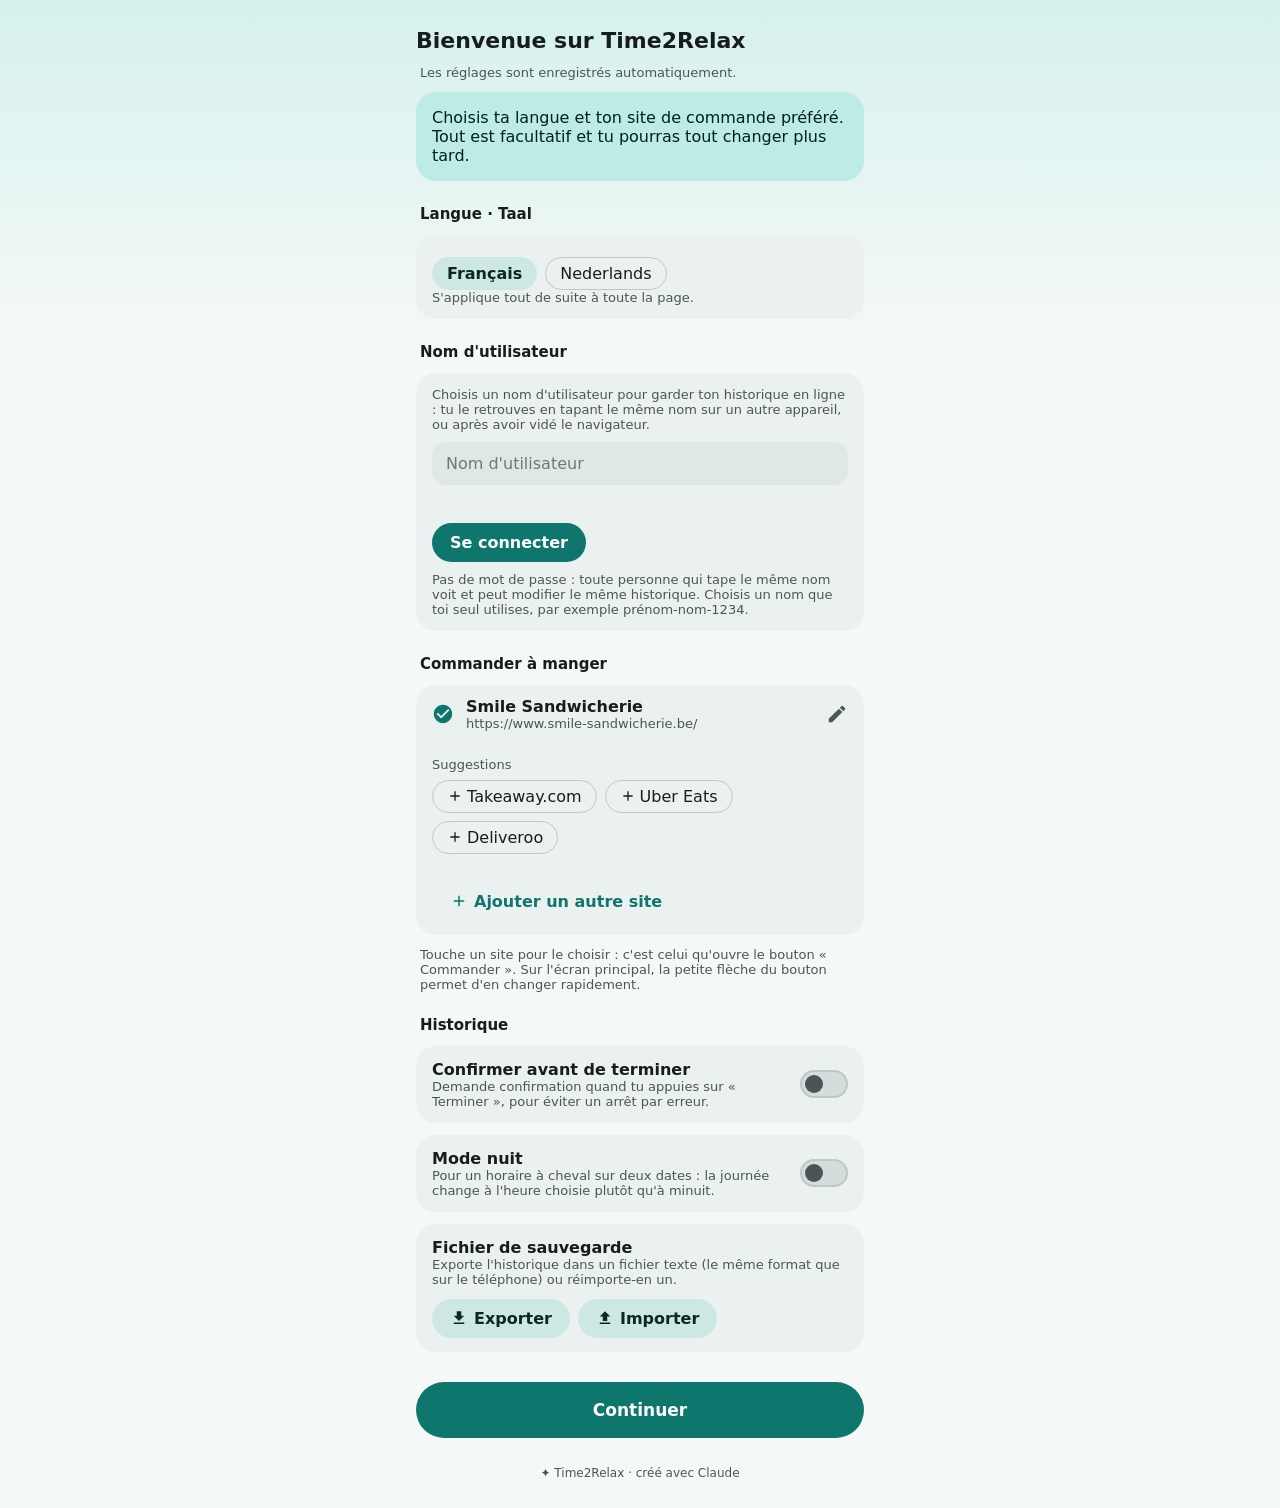
==== index.html @ 4fe3ec48 "Breaks prévus : icône calendrier, page de saisie et décompte grisé sur le cadran (sans alerte) - nou" ====
<!doctype html>
<html lang="fr">
<head>
  <meta charset="utf-8">
  <meta name="viewport" content="width=device-width, initial-scale=1, viewport-fit=cover">
  <meta name="color-scheme" content="light dark">
  <meta name="theme-color" content="#0F766E">
  <title>Time2Relax</title>
  <link rel="icon" type="image/png" href="icon-192.png">
  <link rel="apple-touch-icon" href="icon-192.png">
  <link rel="manifest" href="manifest.webmanifest">
  <link rel="stylesheet" href="style.css">
</head>
<body>
  <noscript>Time2Relax a besoin de JavaScript. / Time2Relax heeft JavaScript nodig.</noscript>
  <div id="app"></div>
  <div id="toast" role="status" aria-live="polite"></div>

  <script src="config.js"></script>
  <script src="i18n.js"></script>
  <script src="store.js"></script>
  <script src="sync.js"></script>
  <script src="timer.js"></script>
  <script src="plan.js"></script>
  <script src="ui.js"></script>
  <script src="main.js"></script>
</body>
</html>
---- style.css ----
:root {
  --bg: #F4F8F7;
  --surface: #FFFFFF;
  --low: #EAF1F0;
  --high: #DFE8E7;
  --highest: #D3DDDC;
  --primary: #0F766E;
  --on-primary: #FFFFFF;
  --primary-c: #BDEBE5;
  --on-primary-c: #00201D;
  --secondary-c: #CDE8E3;
  --on-secondary-c: #0B2724;
  --tertiary: #4A6A8A;
  --tertiary-c: #D3E4F7;
  --on-tertiary-c: #0A1D2E;
  --error: #BA1A1A;
  --on-error: #FFFFFF;
  --amber: #F59E0B;
  --text: #161D1C;
  --muted: #4A5655;
  --outline: #BEC9C6;
  color-scheme: light dark;
}

@media (prefers-color-scheme: dark) {
  :root {
    --bg: #0E1514;
    --surface: #131A19;
    --low: #1A2221;
    --high: #242D2C;
    --highest: #2F3837;
    --primary: #5CD6C8;
    --on-primary: #00201D;
    --primary-c: #00504A;
    --on-primary-c: #A0F2E8;
    --secondary-c: #304B47;
    --on-secondary-c: #CDE8E3;
    --tertiary: #A8C8E8;
    --tertiary-c: #2E4A66;
    --on-tertiary-c: #D3E4F7;
    --error: #FFB4AB;
    --on-error: #561E19;
    --amber: #FBBF24;
    --text: #DEE4E2;
    --muted: #A9B5B2;
    --outline: #3F4947;
  }
}

* { box-sizing: border-box; }
[hidden] { display: none !important; }

html { -webkit-text-size-adjust: 100%; }

body {
  margin: 0;
  min-height: 100vh;
  font-family: system-ui, -apple-system, "Segoe UI", Roboto, "Helvetica Neue", Arial, sans-serif;
  color: var(--text);
  background:
    linear-gradient(to bottom, color-mix(in srgb, var(--primary-c) 55%, transparent), transparent 340px),
    var(--bg);
  background-repeat: no-repeat;
}

button, input { font: inherit; color: inherit; }
button { cursor: pointer; }
h1, h2, p { margin: 0; }

.page {
  max-width: 480px;
  margin: 0 auto;
  padding: 14px 16px calc(28px + env(safe-area-inset-bottom));
  display: flex;
  flex-direction: column;
  gap: 12px;
}

.grow { flex: 1; min-width: 0; }
.strong { font-weight: 600; }
.block { display: block; }
.small { font-size: 13px; }
.muted { color: var(--muted); }
.ellipsis { white-space: nowrap; overflow: hidden; text-overflow: ellipsis; }
.ico { display: inline-flex; flex: none; line-height: 0; }

/* ---------- En-tête ---------- */
.top { display: flex; align-items: center; gap: 8px; }
.top h1 { font-size: 22px; font-weight: 700; }
.date { font-size: 22px; font-weight: 700; line-height: 1.2; }

.icon-btn {
  width: 42px; height: 42px; flex: none;
  display: inline-grid; place-items: center;
  border: 0; border-radius: 50%;
  background: var(--high); color: var(--text);
}
.icon-btn:hover { background: var(--highest); }
.icon-btn.accent { background: var(--primary); color: var(--on-primary); }
.icon-btn.accent:hover { background: var(--primary); filter: brightness(1.08); }
.icon-btn:focus-visible, .btn:focus-visible, .chip:focus-visible, .seg:focus-visible,
.start:focus-visible, .tile:focus-visible, .menu-item:focus-visible, .shop-main:focus-visible {
  outline: 3px solid var(--primary); outline-offset: 2px;
}
.top > .icon-btn:first-child:not(:last-child) { background: transparent; }

/* ---------- Carte du jour ---------- */
.today {
  display: flex; align-items: center;
  padding: 14px 16px;
  border-radius: 22px;
  color: var(--on-primary);
  background: linear-gradient(135deg, var(--primary), color-mix(in srgb, var(--primary) 40%, var(--tertiary)));
  box-shadow: 0 8px 18px color-mix(in srgb, var(--primary) 25%, transparent);
}
.stat { flex: 1; min-width: 0; display: flex; align-items: center; gap: 10px; }
.stat-ico {
  width: 34px; height: 34px; flex: none; display: grid; place-items: center;
  border-radius: 50%; background: color-mix(in srgb, var(--on-primary) 18%, transparent);
}
.stat-label { font-size: 12px; font-weight: 500; opacity: .88; white-space: nowrap; overflow: hidden; text-overflow: ellipsis; }
.stat-val { font-size: 22px; font-weight: 700; white-space: nowrap; }
.vsep { width: 1px; height: 38px; margin: 0 12px; background: color-mix(in srgb, var(--on-primary) 28%, transparent); }

/* ---------- Break / Lunch ---------- */
.segs { display: flex; padding: 4px; border-radius: 999px; background: var(--high); }
.segs.dim { opacity: .6; }
.seg {
  flex: 1; display: flex; align-items: center; justify-content: center; gap: 8px;
  padding: 11px 8px; border: 0; border-radius: 999px;
  background: transparent; color: var(--muted); font-weight: 600;
  transition: background .2s, color .2s;
}
.seg.on { background: var(--primary); color: var(--on-primary); }
.seg:disabled { cursor: default; }

/* ---------- Anneau ---------- */
.ring { position: relative; width: min(100%, 230px); aspect-ratio: 1; margin: 2px auto; }
.ring-svg { width: 100%; height: 100%; display: block; }
.ring-track { stroke: var(--highest); }
.ring-arc { stroke: var(--primary); }
.ring-arc.animate { transition: stroke-dashoffset .5s ease, stroke .3s; }
.plan-track { stroke: var(--highest); opacity: 0; }
.plan-arc { stroke: var(--outline); stroke: color-mix(in srgb, var(--muted) 50%, transparent); opacity: 0; }
.ring-wrap { display: flex; flex-direction: column; align-items: center; gap: 4px; }
.plan-line {
  display: flex; align-items: center; justify-content: center; gap: 6px; min-height: 22px;
  font-size: 14px; font-variant-numeric: tabular-nums; color: var(--muted); opacity: .9; text-align: center;
}
.plan-line[hidden] { display: none; }
.plan-line.due { color: var(--primary); opacity: 1; font-weight: 600; }
.plan-list { display: flex; flex-direction: column; }
.plan-row { display: grid; grid-template-columns: 1fr auto; align-items: center; gap: 8px 10px; padding: 10px 12px; }
.plan-row + .plan-row { border-top: 1px solid var(--outline); }
.time-in {
  font: inherit; font-size: 20px; font-weight: 600; font-variant-numeric: tabular-nums; color: var(--text);
  background: var(--surface); border: 1px solid var(--outline); border-radius: 12px; padding: 6px 10px;
  width: 100%; min-width: 0; grid-column: 1; grid-row: 1;
}
.plan-row .icon-btn { grid-column: 2; grid-row: 1; background: transparent; color: var(--muted); }
.plan-type { grid-column: 1 / -1; grid-row: 2; margin: 0; min-width: 0; }
.plan-type .seg.small { padding: 8px 10px; font-size: 14px; }
@media (min-width: 560px) {
  .plan-row { grid-template-columns: 11em 1fr auto; }
  .plan-row .icon-btn { grid-column: 3; }
  .plan-type { grid-column: 2; grid-row: 1; }
}
.plan-add { display: grid; grid-template-columns: 1fr 1fr; gap: 8px; }
.plan-empty { margin: 0; }
.ring-in {
  position: absolute; inset: 0;
  display: flex; flex-direction: column; align-items: center; justify-content: center; gap: 2px;
}
.ring-big { font-size: 46px; font-weight: 300; font-variant-numeric: tabular-nums; line-height: 1.1; }
.ring-cap { font-size: 13px; font-weight: 500; color: var(--muted); }

/* ---------- Cartes et options ---------- */
.options { min-height: 108px; display: flex; align-items: center; }
.options > * { width: 100%; }
.card { border-radius: 20px; background: var(--low); overflow: hidden; }
.card.pad, .pad { padding: 14px 16px; }
.card.info { display: flex; align-items: center; gap: 10px; padding: 14px 16px; font-weight: 600; }
.card.info .ico { color: var(--primary); }
.timer-opts .switch-row { padding: 10px 14px; }
.timer-opts .ico { color: var(--primary); }

.switch-row { display: flex; align-items: center; gap: 12px; cursor: pointer; }
.switch {
  appearance: none; -webkit-appearance: none; flex: none;
  width: 48px; height: 28px; margin: 0; position: relative;
  border-radius: 999px; background: var(--highest); border: 2px solid var(--outline);
  transition: background .2s, border-color .2s; cursor: pointer;
}
.switch::after {
  content: ""; position: absolute; top: 3px; left: 3px;
  width: 18px; height: 18px; border-radius: 50%; background: var(--muted);
  transition: transform .2s, background .2s;
}
.switch:checked { background: var(--primary); border-color: var(--primary); }
.switch:checked::after { transform: translateX(20px); background: var(--on-primary); }
.switch:focus-visible { outline: 3px solid var(--primary); outline-offset: 2px; }

.chips { display: flex; flex-wrap: wrap; gap: 8px; margin-top: 8px; }
.chips.scroll { flex-wrap: nowrap; overflow-x: auto; padding: 0 14px 12px; margin-top: 0; scrollbar-width: thin; }
.chip {
  display: inline-flex; align-items: center; gap: 4px; flex: none;
  padding: 6px 14px; border-radius: 999px;
  border: 1px solid var(--outline); background: transparent; color: var(--text);
}
.chip.on { background: var(--secondary-c); color: var(--on-secondary-c); border-color: transparent; font-weight: 600; }
.chip.static { cursor: default; }

/* ---------- Bouton principal ---------- */
.start {
  display: flex; align-items: center; justify-content: center; gap: 8px;
  width: 100%; height: 56px; border: 0; border-radius: 999px;
  background: var(--primary); color: var(--on-primary);
  font-size: 17px; font-weight: 600;
}
.start.stop { background: var(--error); color: var(--on-error); }
.start.big { margin-top: 18px; }
.start:hover { filter: brightness(1.06); }

/* ---------- Raccourcis ---------- */
.tile-wrap { position: relative; display: flex; }
.tile {
  flex: 1; display: flex; align-items: center; justify-content: center; gap: 14px;
  padding: 14px 56px; border-radius: 22px; min-width: 0;
  background: var(--high); color: var(--text); text-decoration: none;
}
.tile .ico { color: var(--primary); }
.tile:hover { filter: brightness(.97); }
.tile-txt { display: flex; flex-direction: column; min-width: 0; text-align: left; }
.tile-label { font-size: 16px; font-weight: 700; }
.tile-cap { font-size: 13px; opacity: .72; white-space: nowrap; overflow: hidden; text-overflow: ellipsis; }
.tile-pick {
  position: absolute; top: 50%; right: 10px; transform: translateY(-50%); width: 36px; height: 36px;
  display: grid; place-items: center; border: 0; border-radius: 50%;
  background: color-mix(in srgb, var(--surface) 70%, transparent); color: var(--text);
}

/* ---------- Historique ---------- */
.menu-wrap { position: relative; }
.menu {
  position: absolute; right: 0; top: 46px; z-index: 20; min-width: 250px;
  padding: 6px; border-radius: 16px; background: var(--surface);
  box-shadow: 0 8px 28px rgba(0, 0, 0, .28); border: 1px solid var(--outline);
}
.menu hr { border: 0; border-top: 1px solid var(--outline); margin: 6px 0; }
.menu-item {
  display: flex; align-items: center; gap: 12px; width: 100%;
  padding: 11px 12px; border: 0; border-radius: 10px; background: transparent; text-align: left;
}
.menu-item:hover { background: var(--low); }

.day-head { display: flex; align-items: center; gap: 6px; padding: 14px 4px 8px; }
.day-name { font-size: 16px; font-weight: 700; }
.chip-total { display: inline-flex; align-items: center; gap: 5px; padding: 4px 10px; border-radius: 999px; font-size: 13px; font-weight: 600; }
.chip-total.brk { background: var(--primary-c); color: var(--on-primary-c); }
.chip-total.lun { background: var(--tertiary-c); color: var(--on-tertiary-c); }
.entry {
  display: flex; align-items: center; gap: 12px;
  margin-bottom: 8px; padding: 6px 4px 6px 14px; border-radius: 20px; background: var(--low);
}
.avatar { width: 40px; height: 40px; flex: none; display: grid; place-items: center; border-radius: 50%; }
.avatar.brk { background: var(--primary-c); color: var(--on-primary-c); }
.avatar.lun { background: var(--tertiary-c); color: var(--on-tertiary-c); }
.dur { font-size: 16px; font-weight: 600; font-variant-numeric: tabular-nums; }
.entry .icon-btn { background: transparent; color: var(--muted); }
.empty { display: flex; flex-direction: column; align-items: center; gap: 12px; padding: 64px 0; color: var(--muted); }

/* ---------- Réglages ---------- */
.sec-title { font-size: 15px; font-weight: 700; padding: 12px 4px 0; }
.note { padding: 0 4px; }
.banner { padding: 16px; border-radius: 20px; background: var(--primary-c); color: var(--on-primary-c); }
.stack { display: flex; flex-direction: column; gap: 12px; }
.field {
  width: 100%; padding: 14px 4px; border: 0; background: transparent; outline: none;
}
.card .field, .dlg-fields .field { background: var(--high); border-radius: 14px; padding: 12px 14px; }
.row { display: flex; flex-wrap: wrap; gap: 8px; margin-top: 12px; }
.acct-form { display: flex; flex-direction: column; gap: 10px; }
.acct-form .row { margin-top: 2px; }
.acct-line { display: flex; align-items: center; gap: 8px; }
.acct-line .ico { color: var(--primary); }
.acct-msg { min-height: 1.2em; }

.shop-row { display: flex; align-items: center; gap: 2px; padding: 2px 6px 2px 0; }
.shop-main {
  flex: 1; min-width: 0; display: flex; align-items: center; gap: 12px;
  padding: 10px 8px 10px 16px; border: 0; border-radius: 12px; background: transparent; text-align: left;
}
.shop-main .ico { color: var(--primary); }
.shop-txt { min-width: 0; flex: 1; }
.shop-row .icon-btn { background: transparent; color: var(--muted); }

.btn {
  display: inline-flex; align-items: center; justify-content: center; gap: 6px;
  padding: 10px 18px; border-radius: 999px; border: 0; font-weight: 600;
}
.btn.text { background: transparent; color: var(--primary); }
.btn.text:hover { background: var(--low); }
.btn.tonal { background: var(--secondary-c); color: var(--on-secondary-c); }
.btn.filled { background: var(--primary); color: var(--on-primary); }
.btn.filled.danger { background: var(--error); color: var(--on-error); }
.btn.danger-outline { background: transparent; color: var(--error); border: 1px solid color-mix(in srgb, var(--error) 55%, transparent); }
.btn.wide { width: 100%; min-height: 52px; }
.btn:disabled { opacity: .55; cursor: default; }
.footer { text-align: center; font-size: 12px; color: var(--muted); padding-top: 16px; }

/* ---------- Boîtes de dialogue et message ---------- */
.dlg {
  width: min(92vw, 420px); padding: 24px; border: 0; border-radius: 28px;
  background: var(--surface); color: var(--text);
}
.dlg::backdrop { background: rgba(0, 0, 0, .5); }
.dlg > .ico { color: var(--muted); margin-bottom: 8px; }
.dlg h2 { font-size: 21px; font-weight: 600; margin-bottom: 12px; text-wrap: balance; }
.dlg-body { white-space: pre-line; color: var(--muted); line-height: 1.45; }
.dlg-fields { display: flex; flex-direction: column; gap: 12px; }
.fld-pair { display: grid; grid-template-columns: 1.3fr 1fr; gap: 10px; }
.fld { display: flex; flex-direction: column; gap: 4px; min-width: 0; }
.fld-label { font-size: 12px; font-weight: 600; color: var(--muted); padding-left: 4px; }
.dlg-fields input[type="date"], .dlg-fields input[type="time"] { min-width: 0; font: inherit; color: inherit; color-scheme: light dark; }
.dur-row { display: flex; align-items: center; gap: 8px; }
.dur-row .field.num { width: 5.5em; text-align: right; }
.unit { color: var(--muted); font-size: 14px; margin-right: 6px; }
.dlg-error { color: var(--error); font-weight: 600; }
.dlg-actions { display: flex; justify-content: flex-end; gap: 8px; margin-top: 22px; }
.pick-list { display: flex; flex-direction: column; }
.pick-item {
  display: flex; align-items: center; gap: 12px; padding: 12px 8px; border: 0;
  border-radius: 12px; background: transparent; text-align: left;
}
.pick-item:hover { background: var(--low); }
.pick-item .ico { color: var(--primary); }

#toast {
  position: fixed; left: 50%; bottom: calc(20px + env(safe-area-inset-bottom)); z-index: 50;
  transform: translate(-50%, 24px); opacity: 0; pointer-events: none;
  display: flex; align-items: center; gap: 14px;
  width: max-content; max-width: min(92vw, 440px); padding: 12px 16px; border-radius: 14px;
  background: var(--text); color: var(--bg); box-shadow: 0 6px 20px rgba(0, 0, 0, .3);
  transition: opacity .2s, transform .2s;
}
#toast.show { opacity: 1; transform: translate(-50%, 0); pointer-events: auto; }
.toast-action { border: 0; background: transparent; color: var(--primary-c); font-weight: 700; padding: 4px 6px; flex: none; text-align: right; }

@media (prefers-reduced-motion: reduce) {
  * { transition: none !important; }
}
@media (prefers-color-scheme: dark) {
  .toast-action { color: var(--primary); }
}
@media (min-width: 700px) {
  .page { padding-top: 28px; }
}
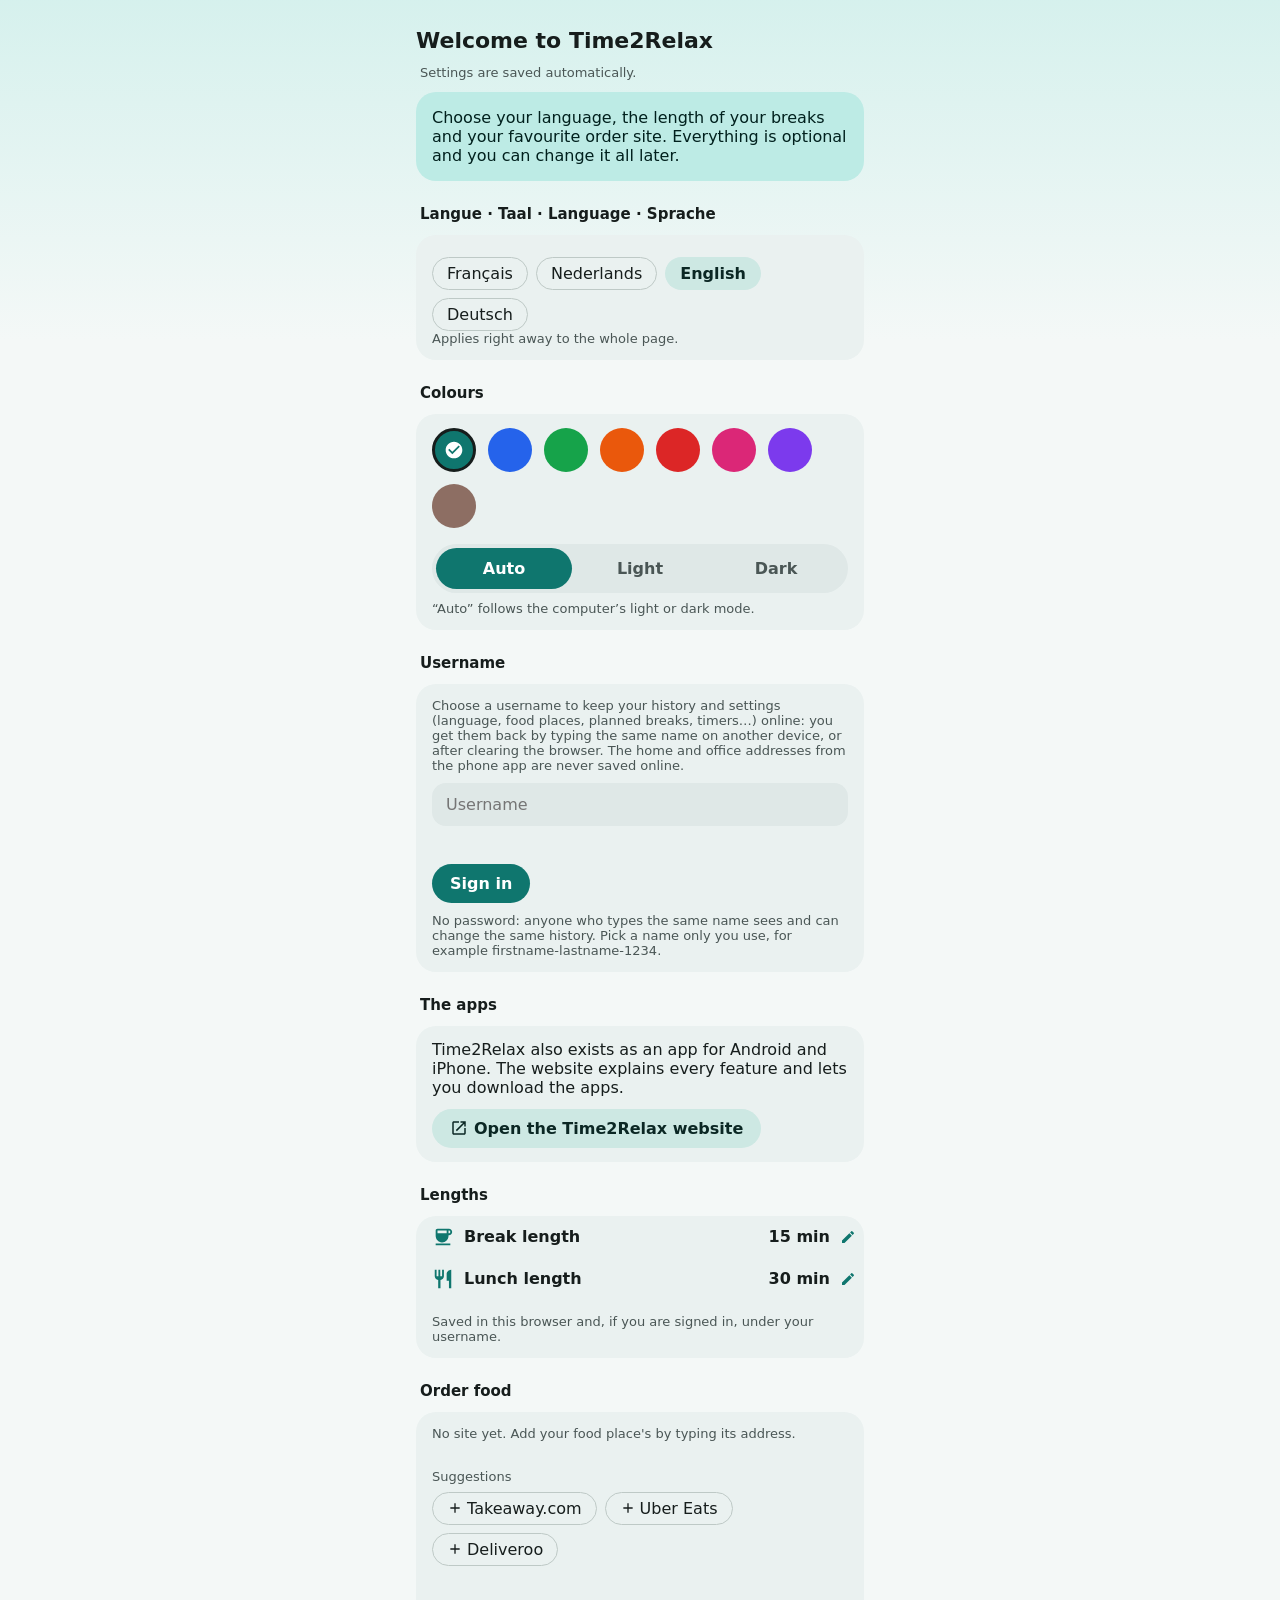
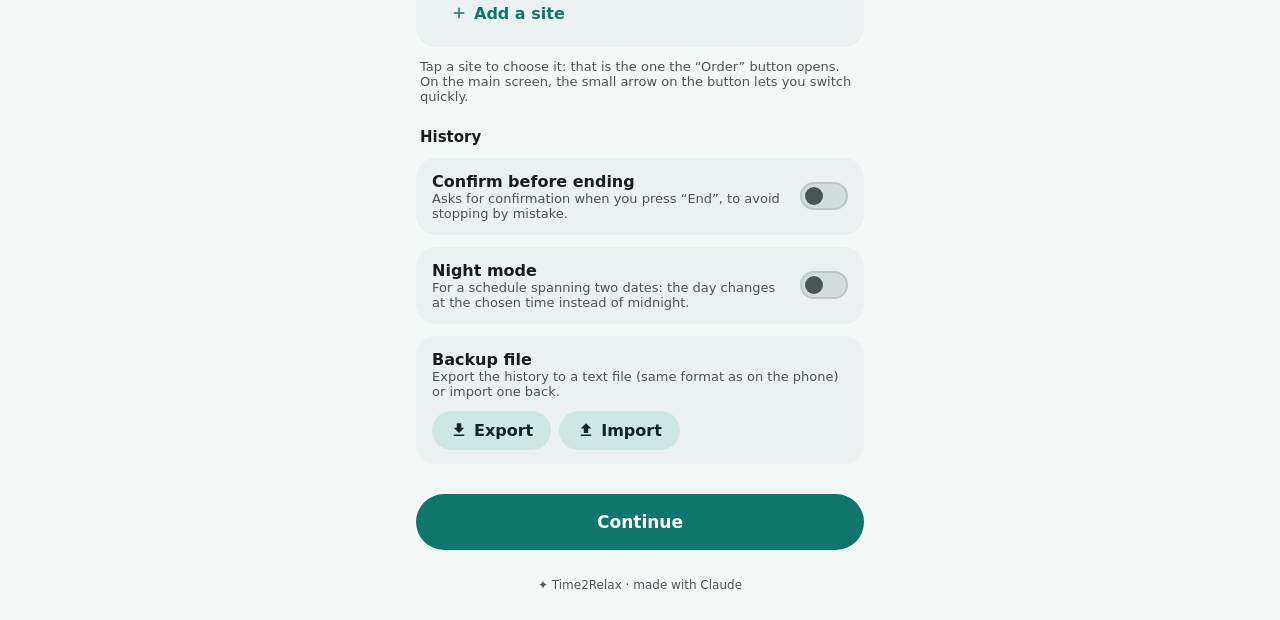
==== commit bcc99b98: "Couleurs au choix (8 pastilles) et mode Auto / Clair / Sombre, retenus sous le nom d'utilisateur Co-" ====
--- a/index.html
+++ b/index.html
@@ -19,6 +19,7 @@
   <script src="config.js"></script>
   <script src="i18n.js"></script>
   <script src="store.js"></script>
+  <script src="theme.js"></script>
   <script src="sync.js"></script>
   <script src="timer.js"></script>
   <script src="plan.js"></script>
--- a/style.css
+++ b/style.css
@@ -150,6 +150,9 @@
 .plan-line[hidden] { display: none; }
 .plan-line.due { color: var(--primary); opacity: 1; font-weight: 600; }
 .plan-list { display: flex; flex-direction: column; }
+.plan-days { margin-top: 0; padding-top: 0; }
+.plan-hint { display: flex; align-items: flex-start; gap: 6px; margin: 10px 0 0; padding: 0 4px; color: var(--primary); }
+.plan-hint .icon { flex: none; }
 .plan-row { display: grid; grid-template-columns: 1fr auto; align-items: center; gap: 8px 10px; padding: 10px 12px; }
 .plan-row + .plan-row { border-top: 1px solid var(--outline); }
 .time-in {
@@ -183,6 +186,9 @@
 .card.info .ico { color: var(--primary); }
 .timer-opts .switch-row { padding: 10px 14px; }
 .timer-opts .ico { color: var(--primary); }
+.timer-note { display: flex; align-items: flex-start; gap: 8px; padding: 0 16px 12px; }
+.timer-note .ico { flex: none; margin-top: 1px; }
+.timer-note a { color: var(--primary); font-weight: 600; white-space: nowrap; }
 
 .switch-row { display: flex; align-items: center; gap: 12px; cursor: pointer; }
 .switch {
@@ -301,6 +307,8 @@
 .btn.text { background: transparent; color: var(--primary); }
 .btn.text:hover { background: var(--low); }
 .btn.tonal { background: var(--secondary-c); color: var(--on-secondary-c); }
+a.btn { text-decoration: none; }
+.card.pad > p + a.btn { margin-top: 12px; }
 .btn.filled { background: var(--primary); color: var(--on-primary); }
 .btn.filled.danger { background: var(--error); color: var(--on-error); }
 .btn.danger-outline { background: transparent; color: var(--error); border: 1px solid color-mix(in srgb, var(--error) 55%, transparent); }
@@ -355,3 +363,36 @@
 @media (min-width: 700px) {
   .page { padding-top: 28px; }
 }
+
+/* Durée choisie (pastille cliquable) et boîte de minutes */
+.dur-chip { display: inline-flex; align-items: center; gap: 4px; cursor: pointer; }
+.min-row { display: flex; align-items: center; justify-content: center; gap: 14px; margin: 8px 0 12px; }
+.min-row .icon-btn { background: var(--secondary-c); color: var(--on-secondary-c); border-radius: 50%; width: 44px; height: 44px; font-size: 22px; font-weight: 700; }
+.min-row .icon-btn:disabled { opacity: .35; }
+.min-value { min-width: 6.5em; text-align: center; font-size: 26px; font-weight: 700; font-variant-numeric: tabular-nums; }
+.chips.center { justify-content: center; }
+.dur-row-btn, .lead-row { display: flex; align-items: center; gap: 10px; width: 100%; text-align: left; }
+.lead-row:disabled { opacity: .45; cursor: default; }
+
+/* Planning : lignes en lecture seule, édition dans une fenêtre à part */
+.plan-item { display: flex; align-items: center; gap: 14px; width: 100%; padding: 10px 14px; background: none; border: 0; color: inherit; font: inherit; text-align: left; cursor: pointer; }
+.plan-item + .plan-item { border-top: 1px solid var(--outline); }
+.plan-item:hover { background: var(--high); }
+.plan-item > .ic:last-child, .plan-item > span:last-child { color: var(--muted); }
+.plan-item-txt { flex: 1; }
+.plan-time { display: block; font-size: 22px; font-weight: 600; font-variant-numeric: tabular-nums; }
+.plan-badge { display: inline-flex; align-items: center; justify-content: center; width: 40px; height: 40px; border-radius: 50%; background: var(--primary-c); color: var(--on-primary-c); }
+.plan-badge.lun { background: var(--tertiary-c); color: var(--on-tertiary-c); }
+.time-big { font-size: 26px; font-weight: 600; text-align: center; font-variant-numeric: tabular-nums; }
+.danger-text { color: var(--error); }
+.dlg-actions.wrap { flex-wrap: wrap; gap: 4px; }
+.dlg-actions.wrap .danger-text { margin-right: auto; padding-left: 4px; padding-right: 8px; }
+button.tile { border: 0; font: inherit; cursor: pointer; }
+
+/* Couleurs au choix */
+.swatches { display: flex; flex-wrap: wrap; gap: 12px; margin-bottom: 16px; }
+.swatch { width: 44px; height: 44px; border-radius: 50%; border: 3px solid transparent; cursor: pointer; display: inline-flex; align-items: center; justify-content: center; color: #fff; padding: 0; }
+.swatch.on { border-color: var(--text); }
+.swatch:focus-visible { outline: 3px solid var(--primary); outline-offset: 2px; }
+.theme-modes { margin-bottom: 8px; }
+.theme-modes .seg { flex: 1; justify-content: center; }
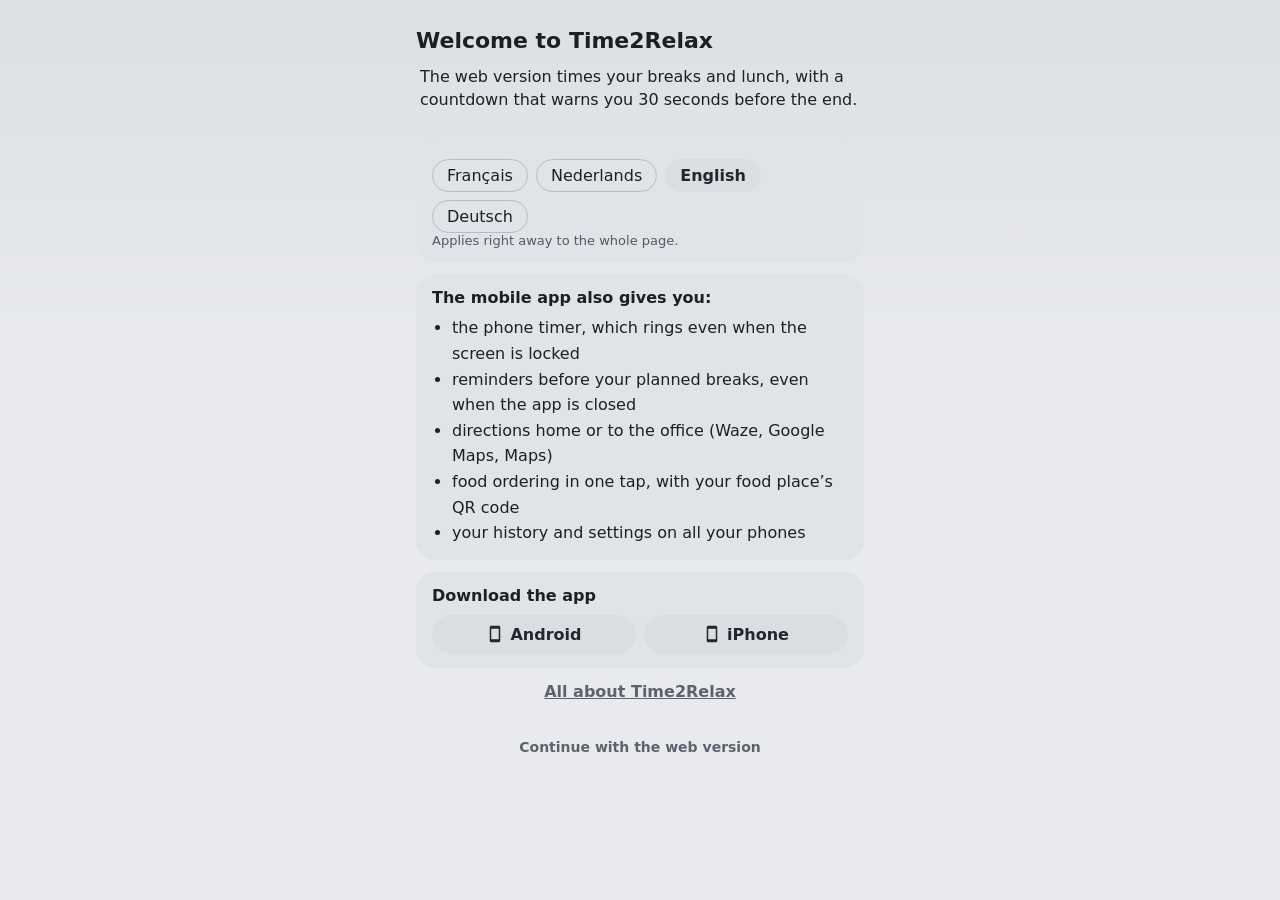
==== commit 573235be: "Site : une seule apparence gris clair (plus de réglage de couleur ni de mode, plus de chakras) ; dur" ====
--- a/index.html
+++ b/index.html
@@ -3,8 +3,8 @@
 <head>
   <meta charset="utf-8">
   <meta name="viewport" content="width=device-width, initial-scale=1, viewport-fit=cover">
-  <meta name="color-scheme" content="light dark">
-  <meta name="theme-color" content="#0F766E">
+  <meta name="color-scheme" content="light">
+  <meta name="theme-color" content="#E8EAED">
   <title>Time2Relax</title>
   <link rel="icon" type="image/png" href="icon-192.png">
   <link rel="apple-touch-icon" href="icon-192.png">
--- a/style.css
+++ b/style.css
@@ -1,50 +1,25 @@
 :root {
-  --bg: #F4F8F7;
-  --surface: #FFFFFF;
-  --low: #EAF1F0;
-  --high: #DFE8E7;
-  --highest: #D3DDDC;
-  --primary: #0F766E;
+  --bg: #E8EAED;
+  --surface: #F6F7F8;
+  --low: #E0E3E7;
+  --high: #D5D9DE;
+  --highest: #CACFD5;
+  --primary: #5B636D;
   --on-primary: #FFFFFF;
-  --primary-c: #BDEBE5;
-  --on-primary-c: #00201D;
-  --secondary-c: #CDE8E3;
-  --on-secondary-c: #0B2724;
+  --primary-c: #D2D6DB;
+  --on-primary-c: #1E2329;
+  --secondary-c: #DADDE1;
+  --on-secondary-c: #22272D;
   --tertiary: #4A6A8A;
   --tertiary-c: #D3E4F7;
   --on-tertiary-c: #0A1D2E;
   --error: #BA1A1A;
   --on-error: #FFFFFF;
   --amber: #F59E0B;
-  --text: #161D1C;
-  --muted: #4A5655;
-  --outline: #BEC9C6;
-  color-scheme: light dark;
-}
-
-@media (prefers-color-scheme: dark) {
-  :root {
-    --bg: #0E1514;
-    --surface: #131A19;
-    --low: #1A2221;
-    --high: #242D2C;
-    --highest: #2F3837;
-    --primary: #5CD6C8;
-    --on-primary: #00201D;
-    --primary-c: #00504A;
-    --on-primary-c: #A0F2E8;
-    --secondary-c: #304B47;
-    --on-secondary-c: #CDE8E3;
-    --tertiary: #A8C8E8;
-    --tertiary-c: #2E4A66;
-    --on-tertiary-c: #D3E4F7;
-    --error: #FFB4AB;
-    --on-error: #561E19;
-    --amber: #FBBF24;
-    --text: #DEE4E2;
-    --muted: #A9B5B2;
-    --outline: #3F4947;
-  }
+  --text: #1C2024;
+  --muted: #535A62;
+  --outline: #B7BCC3;
+  color-scheme: light;
 }
 
 * { box-sizing: border-box; }
@@ -119,7 +94,7 @@
   border-radius: 50%; background: color-mix(in srgb, var(--on-primary) 18%, transparent);
 }
 .stat-label { font-size: 12px; font-weight: 500; opacity: .88; white-space: nowrap; overflow: hidden; text-overflow: ellipsis; }
-.stat-val { font-size: 22px; font-weight: 700; white-space: nowrap; }
+.stat-val { font-size: clamp(16px, 5.2vw, 22px); font-weight: 700; white-space: nowrap; overflow: hidden; text-overflow: ellipsis; }
 .vsep { width: 1px; height: 38px; margin: 0 12px; background: color-mix(in srgb, var(--on-primary) 28%, transparent); }
 
 /* ---------- Break / Lunch ---------- */
@@ -329,7 +304,7 @@
 .fld-pair { display: grid; grid-template-columns: 1.3fr 1fr; gap: 10px; }
 .fld { display: flex; flex-direction: column; gap: 4px; min-width: 0; }
 .fld-label { font-size: 12px; font-weight: 600; color: var(--muted); padding-left: 4px; }
-.dlg-fields input[type="date"], .dlg-fields input[type="time"] { min-width: 0; font: inherit; color: inherit; color-scheme: light dark; }
+.dlg-fields input[type="date"], .dlg-fields input[type="time"] { min-width: 0; font: inherit; color: inherit; color-scheme: light; }
 .dur-row { display: flex; align-items: center; gap: 8px; }
 .dur-row .field.num { width: 5.5em; text-align: right; }
 .unit { color: var(--muted); font-size: 14px; margin-right: 6px; }
@@ -356,9 +331,6 @@
 
 @media (prefers-reduced-motion: reduce) {
   * { transition: none !important; }
-}
-@media (prefers-color-scheme: dark) {
-  .toast-action { color: var(--primary); }
 }
 @media (min-width: 700px) {
   .page { padding-top: 28px; }
@@ -396,3 +368,20 @@
 .swatch:focus-visible { outline: 3px solid var(--primary); outline-offset: 2px; }
 .theme-modes { margin-bottom: 8px; }
 .theme-modes .seg { flex: 1; justify-content: center; }
+.plan-badge.oth { background: var(--secondary-c); color: var(--on-secondary-c); }
+.note.center { text-align: center; margin-top: 14px; }
+.plan-add { flex-wrap: wrap; }
+.card.pad > p + p { margin-top: 10px; }
+
+/* Page d'accueil (première visite), liens vers les applis, réglages en bas de l'accueil */
+.welcome > p { margin: 0 4px 14px; line-height: 1.45; }
+.feature-list { margin: 8px 0 0; padding-left: 20px; line-height: 1.6; }
+.store-links { display: flex; gap: 8px; flex-wrap: wrap; margin-top: 10px; }
+.store-links .btn { flex: 1; justify-content: center; }
+.app-strip { margin-top: 14px; }
+.app-strip p { margin: 0; text-align: center; }
+.center { text-align: center; }
+.small-btn { font-size: 14px; }
+.settings-sec { margin-top: 36px; padding-top: 8px; border-top: 1px solid var(--outline); }
+.sec-title.big { font-size: 22px; }
+.welcome a, .app-strip a:not(.btn) { color: var(--primary); font-weight: 600; }
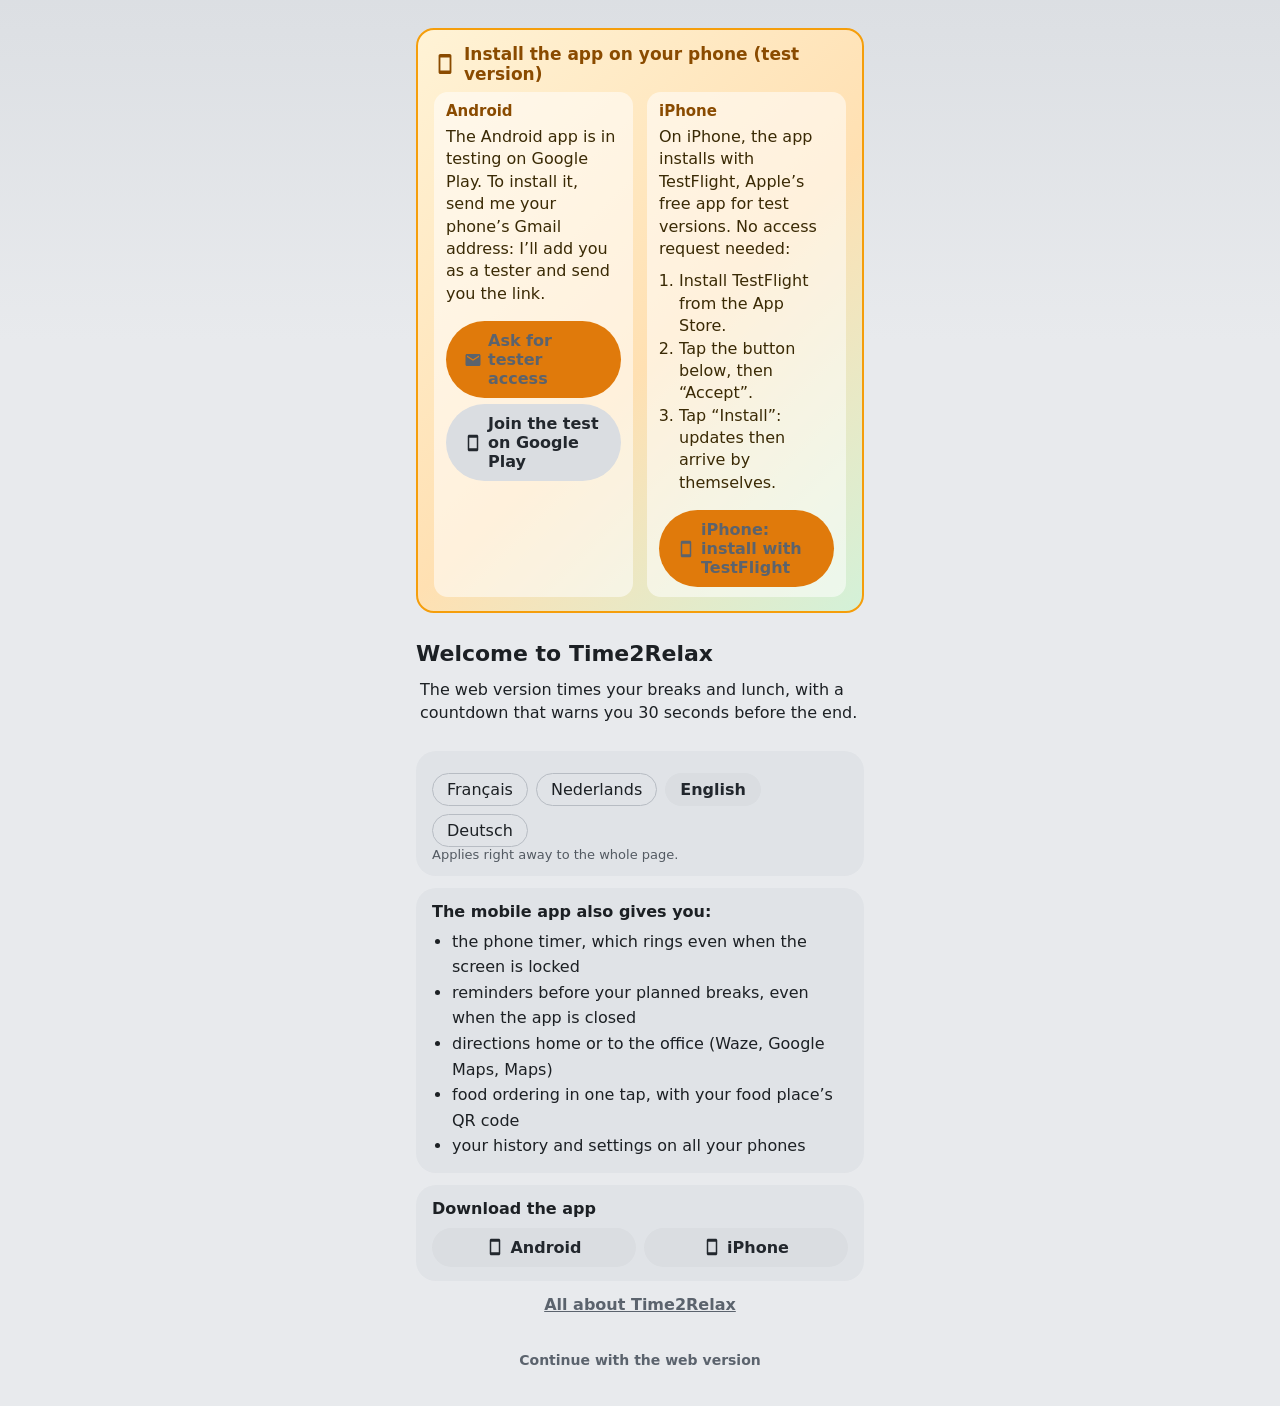
==== commit 8fffa3d0: "Le cocker « Va chercher mon chrono ! » : lecture à la demande du chrono du téléphone (sans écriture)" ====
--- a/index.html
+++ b/index.html
@@ -24,6 +24,7 @@
   <script src="timer.js"></script>
   <script src="plan.js"></script>
   <script src="ui.js"></script>
+  <script src="dog.js"></script>
   <script src="main.js"></script>
 </body>
 </html>
--- a/style.css
+++ b/style.css
@@ -376,6 +376,18 @@
 /* Page d'accueil (première visite), liens vers les applis, réglages en bas de l'accueil */
 .welcome > p { margin: 0 4px 14px; line-height: 1.45; }
 .feature-list { margin: 8px 0 0; padding-left: 20px; line-height: 1.6; }
+/* Bandeau « appli Android en test » en haut de page */
+.test-banner { background: linear-gradient(135deg, #FFF3D6 0%, #FFE0B2 55%, #D3F1D8 100%); border: 2px solid #F59E0B; border-radius: 18px; padding: 14px 16px; margin: 0 0 16px; color: #3A2A05; }
+.test-banner-title { display: flex; align-items: center; gap: 8px; font-weight: 800; font-size: 17px; color: #8A4B00; }
+.test-banner p { margin: 6px 0 10px; line-height: 1.4; }
+.test-banner-grid { display: grid; grid-template-columns: 1fr; gap: 14px; margin-top: 8px; }
+@media (min-width: 640px) { .test-banner-grid { grid-template-columns: 1fr 1fr; } }
+.test-banner-col { background: rgba(255, 255, 255, 0.55); border-radius: 14px; padding: 10px 12px; display: flex; flex-direction: column; align-items: flex-start; }
+.test-banner-sub { font-weight: 800; font-size: 15px; color: #8A4B00; }
+.test-banner-steps { margin: 0 0 10px; padding-left: 20px; line-height: 1.4; }
+.test-banner-col .btn { margin-top: 6px; }
+.test-banner-store { color: #3A2A05; }
+.test-banner-btn { background: #E07A0B; color: #FFFFFF; display: inline-flex; align-items: center; gap: 6px; text-decoration: none; }
 .store-links { display: flex; gap: 8px; flex-wrap: wrap; margin-top: 10px; }
 .store-links .btn { flex: 1; justify-content: center; }
 .app-strip { margin-top: 14px; }
@@ -385,3 +397,32 @@
 .settings-sec { margin-top: 36px; padding-top: 8px; border-top: 1px solid var(--outline); }
 .sec-title.big { font-size: 22px; }
 .welcome a, .app-strip a:not(.btn) { color: var(--primary); font-weight: 600; }
+
+/* « Va chercher mon chrono ! » : le cocker */
+.dog-card { margin-top: 14px; }
+.dog-head { display: flex; align-items: center; gap: 10px; }
+.dog-head .sec-title { margin: 0 0 4px; }
+.dog { flex: none; width: 120px; height: 102px; }
+.dog .dog-tail { transform-origin: 150px 112px; animation: dog-wag 0.9s ease-in-out infinite; }
+.dog .dog-ear { transform-origin: 72px 50px; }
+.dog.running svg { animation: dog-run 1.3s ease-in-out; }
+.dog.running .dog-ear { animation: dog-flap 0.22s ease-in-out infinite alternate; }
+.dog.running .dog-tail { animation-duration: 0.25s; }
+@keyframes dog-wag { 0%, 100% { transform: rotate(-8deg); } 50% { transform: rotate(10deg); } }
+@keyframes dog-flap { from { transform: rotate(-6deg); } to { transform: rotate(6deg); } }
+@keyframes dog-run {
+  0% { transform: translateX(0); }
+  15% { transform: translateX(10px) translateY(-6px); }
+  45% { transform: translateX(240px) translateY(-4px) scaleX(1); opacity: 0; }
+  55% { transform: translateX(240px) scaleX(-1); opacity: 0; }
+  85% { transform: translateX(-6px) translateY(-6px) scaleX(-1); opacity: 1; }
+  100% { transform: translateX(0) scaleX(1); }
+}
+.dog-row { display: flex; gap: 8px; flex-wrap: wrap; margin-top: 10px; }
+.dog-input { flex: 1 1 160px; min-width: 0; font: inherit; padding: 10px 12px; border-radius: 12px; border: 1px solid var(--outline); background: var(--surface); color: var(--text); }
+.dog-msg { margin: 8px 0 0; }
+.dog-msg.strong { font-weight: 700; }
+.dog-msg.warn { color: #B45309; font-weight: 600; }
+.dog-msg.err { color: var(--error); }
+.dog-note { margin-top: 10px; }
+@media (prefers-reduced-motion: reduce) { .dog svg, .dog .dog-tail, .dog .dog-ear { animation: none !important; } }
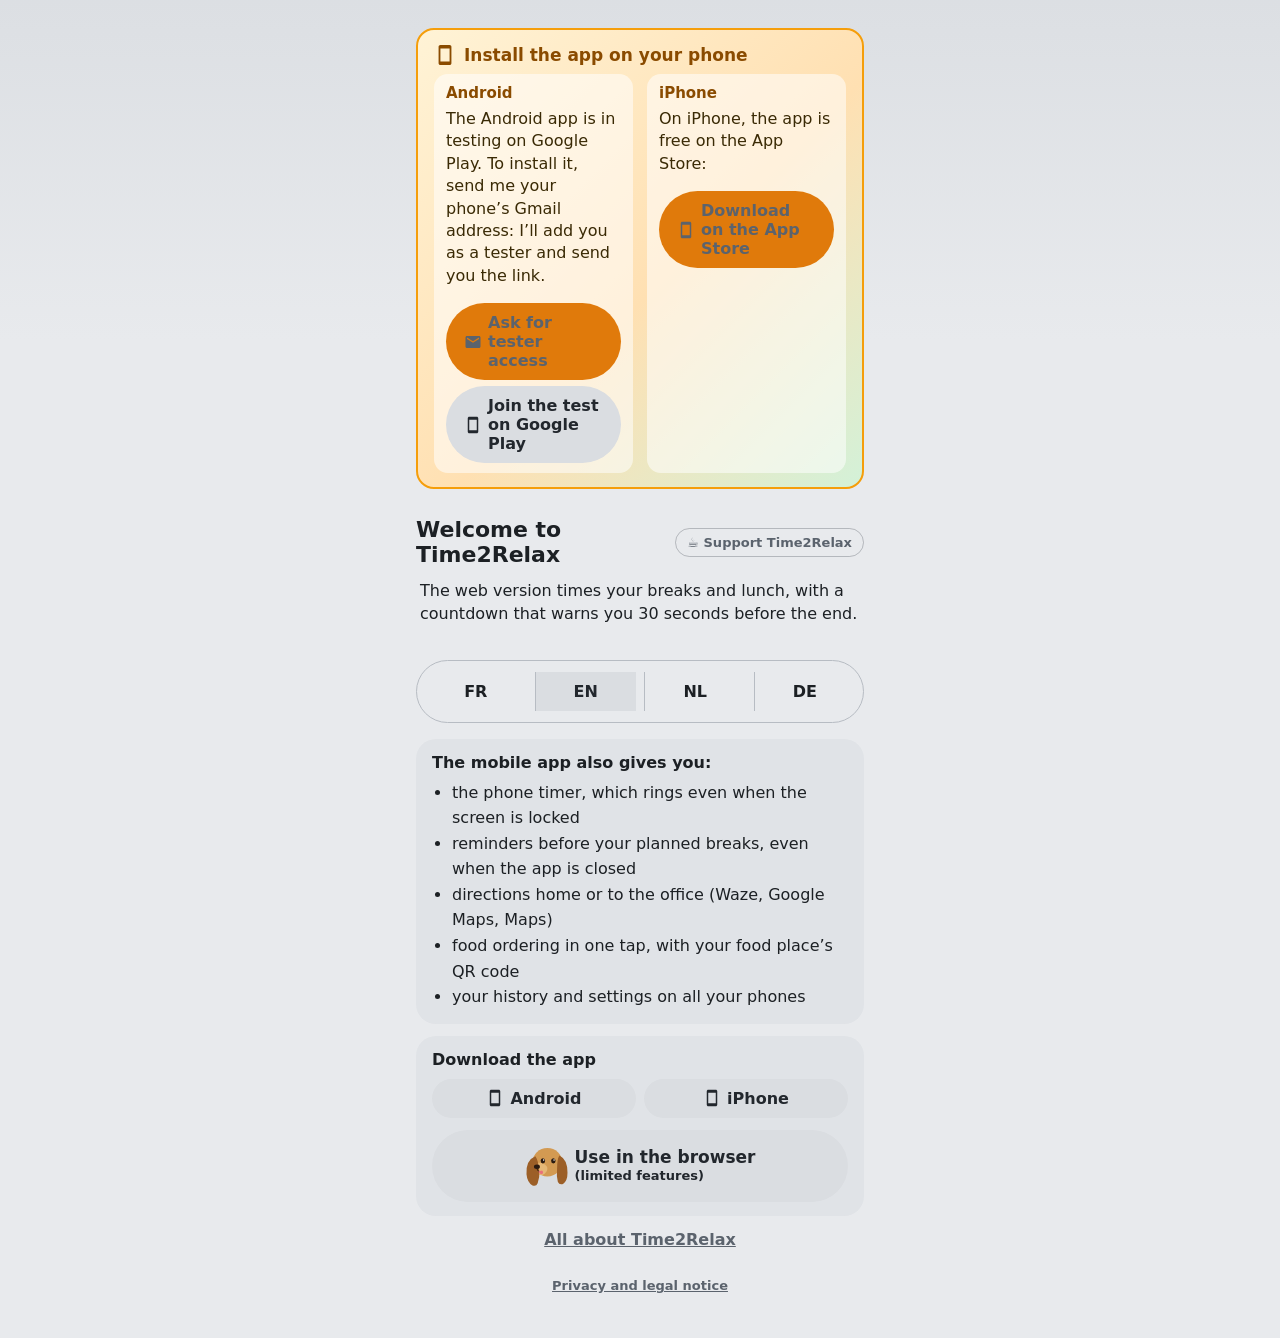
==== commit 423998d3: "1.9.2 : horaires reçus (même grille que l'appli), lecture du nom à l'ouverture et au retour (2 min m" ====
--- a/index.html
+++ b/index.html
@@ -25,6 +25,7 @@
   <script src="plan.js"></script>
   <script src="ui.js"></script>
   <script src="dog.js"></script>
+  <script src="follows.js"></script>
   <script src="main.js"></script>
 </body>
 </html>
--- a/style.css
+++ b/style.css
@@ -200,6 +200,12 @@
 }
 .start.stop { background: var(--error); color: var(--on-error); }
 .start.big { margin-top: 18px; }
+.start .stop-txt { display: flex; flex-direction: column; align-items: flex-start; line-height: 1.2; }
+.start .stop-note { font-size: 13px; font-weight: 500; opacity: .9; }
+.web-btn { display: flex; align-items: center; justify-content: center; gap: 12px; width: 100%; min-height: 72px; margin-top: 12px; border-radius: 24px; }
+.web-btn .web-dog { display: inline-flex; }
+.web-btn .web-txt { display: flex; flex-direction: column; align-items: flex-start; text-align: left; line-height: 1.25; }
+.web-btn .web-txt .strong { font-size: 17px; }
 .start:hover { filter: brightness(1.06); }
 
 /* ---------- Raccourcis ---------- */
@@ -289,6 +295,12 @@
 .btn.danger-outline { background: transparent; color: var(--error); border: 1px solid color-mix(in srgb, var(--error) 55%, transparent); }
 .btn.wide { width: 100%; min-height: 52px; }
 .btn:disabled { opacity: .55; cursor: default; }
+.support-chip {
+  flex: none; font-size: 13px; line-height: 1; padding: 7px 11px; border-radius: 999px;
+  color: var(--muted); text-decoration: none; white-space: nowrap;
+  border: 1px solid color-mix(in srgb, var(--muted) 35%, transparent);
+}
+.support-chip:hover { color: inherit; border-color: currentColor; }
 .footer { text-align: center; font-size: 12px; color: var(--muted); padding-top: 16px; }
 
 /* ---------- Boîtes de dialogue et message ---------- */
@@ -426,3 +438,74 @@
 .dog-msg.err { color: var(--error); }
 .dog-note { margin-top: 10px; }
 @media (prefers-reduced-motion: reduce) { .dog svg, .dog .dog-tail, .dog .dog-ear { animation: none !important; } }
+
+/* Options du minuteur : deux cases côte à côte, comme dans l'appli */
+.timer-opts.two { display: grid; grid-template-columns: 1fr 1fr; gap: 10px; padding: 10px; background: transparent; }
+.opt-box { background: var(--low); border-radius: 18px; padding: 10px 12px; display: flex; flex-direction: column; justify-content: center; gap: 6px; min-height: 96px; }
+.opt-box .switch-row { padding: 0; gap: 8px; }
+.opt-box .switch-row .strong { flex: 1; }
+.opt-box .chips { margin-top: 0; gap: 6px; }
+.opt-box .chip { padding: 6px 12px; }
+.install-btn { width: 100%; justify-content: center; white-space: normal; text-align: center; line-height: 1.2; }
+@media (max-width: 360px) { .timer-opts.two { grid-template-columns: 1fr; } }
+
+/* Le cocker, en petit à gauche */
+.dog.small { width: 52px; height: 44px; flex: none; }
+.dog.small svg { width: 52px; height: 44px; }
+.dog-line { display: flex; align-items: center; gap: 12px; }
+.dog-line .btn { justify-content: center; }
+.dog-change { margin-top: 4px; padding: 4px 8px; }
+.dog.small.running svg { animation: dog-run-small 1.3s ease-in-out; }
+@keyframes dog-run-small {
+  0% { transform: translateX(0); } 40% { transform: translateX(160px); opacity: 0; }
+  55% { transform: translateX(160px) scaleX(-1); opacity: 0; } 100% { transform: translateX(0); opacity: 1; }
+}
+
+/* Réglages : langue, groupes repliables */
+.seg { display: grid; grid-template-columns: repeat(4, 1fr); border: 1px solid var(--outline); border-radius: 999px; overflow: hidden; margin: 8px 0 4px; }
+.seg-btn { background: transparent; border: 0; border-left: 1px solid var(--outline); padding: 10px 0; font: inherit; font-weight: 700; color: var(--text); cursor: pointer; }
+.seg-btn:first-child { border-left: 0; }
+.seg-btn.on { background: var(--secondary-c); color: var(--on-secondary-c); }
+.grp { border: 1px solid var(--outline-variant, var(--outline)); border-radius: 22px; margin-top: 12px; overflow: hidden; }
+.grp.open { border-color: var(--primary); }
+.grp-head { display: flex; align-items: center; gap: 12px; width: 100%; background: transparent; border: 0; padding: 14px 16px; font: inherit; color: var(--text); text-align: left; cursor: pointer; }
+.grp-head > .ico:first-child { color: var(--primary); }
+.grp-title { font-size: 17px; }
+.grp-body { padding: 0 12px 16px; display: flex; flex-direction: column; gap: 10px; }
+.report-btn { margin-top: 18px; justify-content: center; }
+
+/* ---------- Horaires reçus (même grille que le planning de l'appli) ---------- */
+.fw-card { margin-top: 8px; }
+.fw-err { color: var(--error); }
+.fw-foot { justify-content: center; margin-top: 10px; }
+.fw-nav { display: flex; align-items: center; gap: 4px; margin: 4px 0 6px; }
+.fw-head, .fw-grid { display: grid; grid-template-columns: 34px repeat(7, 1fr); gap: 2px; }
+.fw-day { text-align: center; padding: 4px 0; border-radius: 10px; }
+.fw-day.now { background: var(--primary-c); }
+.fw-place { height: 16px; display: flex; justify-content: center; }
+.fw-place.site { color: var(--primary); }
+.fw-place.remote { color: var(--tertiary); }
+.fw-grid { margin-top: 6px; }
+.fw-axis { position: relative; }
+.fw-axis span { position: absolute; right: 4px; font-size: 11px; color: var(--muted); }
+.fw-col {
+  position: relative; border-radius: 6px;
+  background-image: linear-gradient(to bottom, color-mix(in srgb, var(--outline) 60%, transparent) 1px, transparent 1px);
+}
+.fw-off {
+  position: absolute; inset: 0; border-radius: 8px; background: var(--high); color: var(--muted);
+  display: flex; align-items: center; justify-content: center; overflow: hidden;
+}
+.fw-off span { writing-mode: vertical-rl; transform: rotate(180deg); font-weight: 600; white-space: nowrap; }
+.fw-blk {
+  position: absolute; left: 1px; right: 1px; border-radius: 6px; padding: 1px 3px; overflow: hidden;
+  font-size: 10px; line-height: 1.15; font-weight: 600;
+}
+.fw-blk.brk, .fw-sw.brk { background: var(--primary); color: var(--on-primary); }
+.fw-blk.lun, .fw-sw.lun { background: var(--tertiary); color: #fff; }
+.fw-blk.main, .fw-sw.main { background: var(--highest); color: var(--muted); }
+.fw-blk.oth, .fw-sw.oth { background: var(--secondary-c); color: var(--on-secondary-c); }
+.fw-now { position: absolute; left: -3px; right: 0; height: 2px; background: var(--error); pointer-events: none; }
+.fw-legend { display: flex; flex-wrap: wrap; gap: 6px 14px; margin-top: 10px; }
+.fw-legend span { display: inline-flex; align-items: center; gap: 6px; }
+.fw-sw { display: inline-block; width: 12px; height: 12px; border-radius: 3px; }
